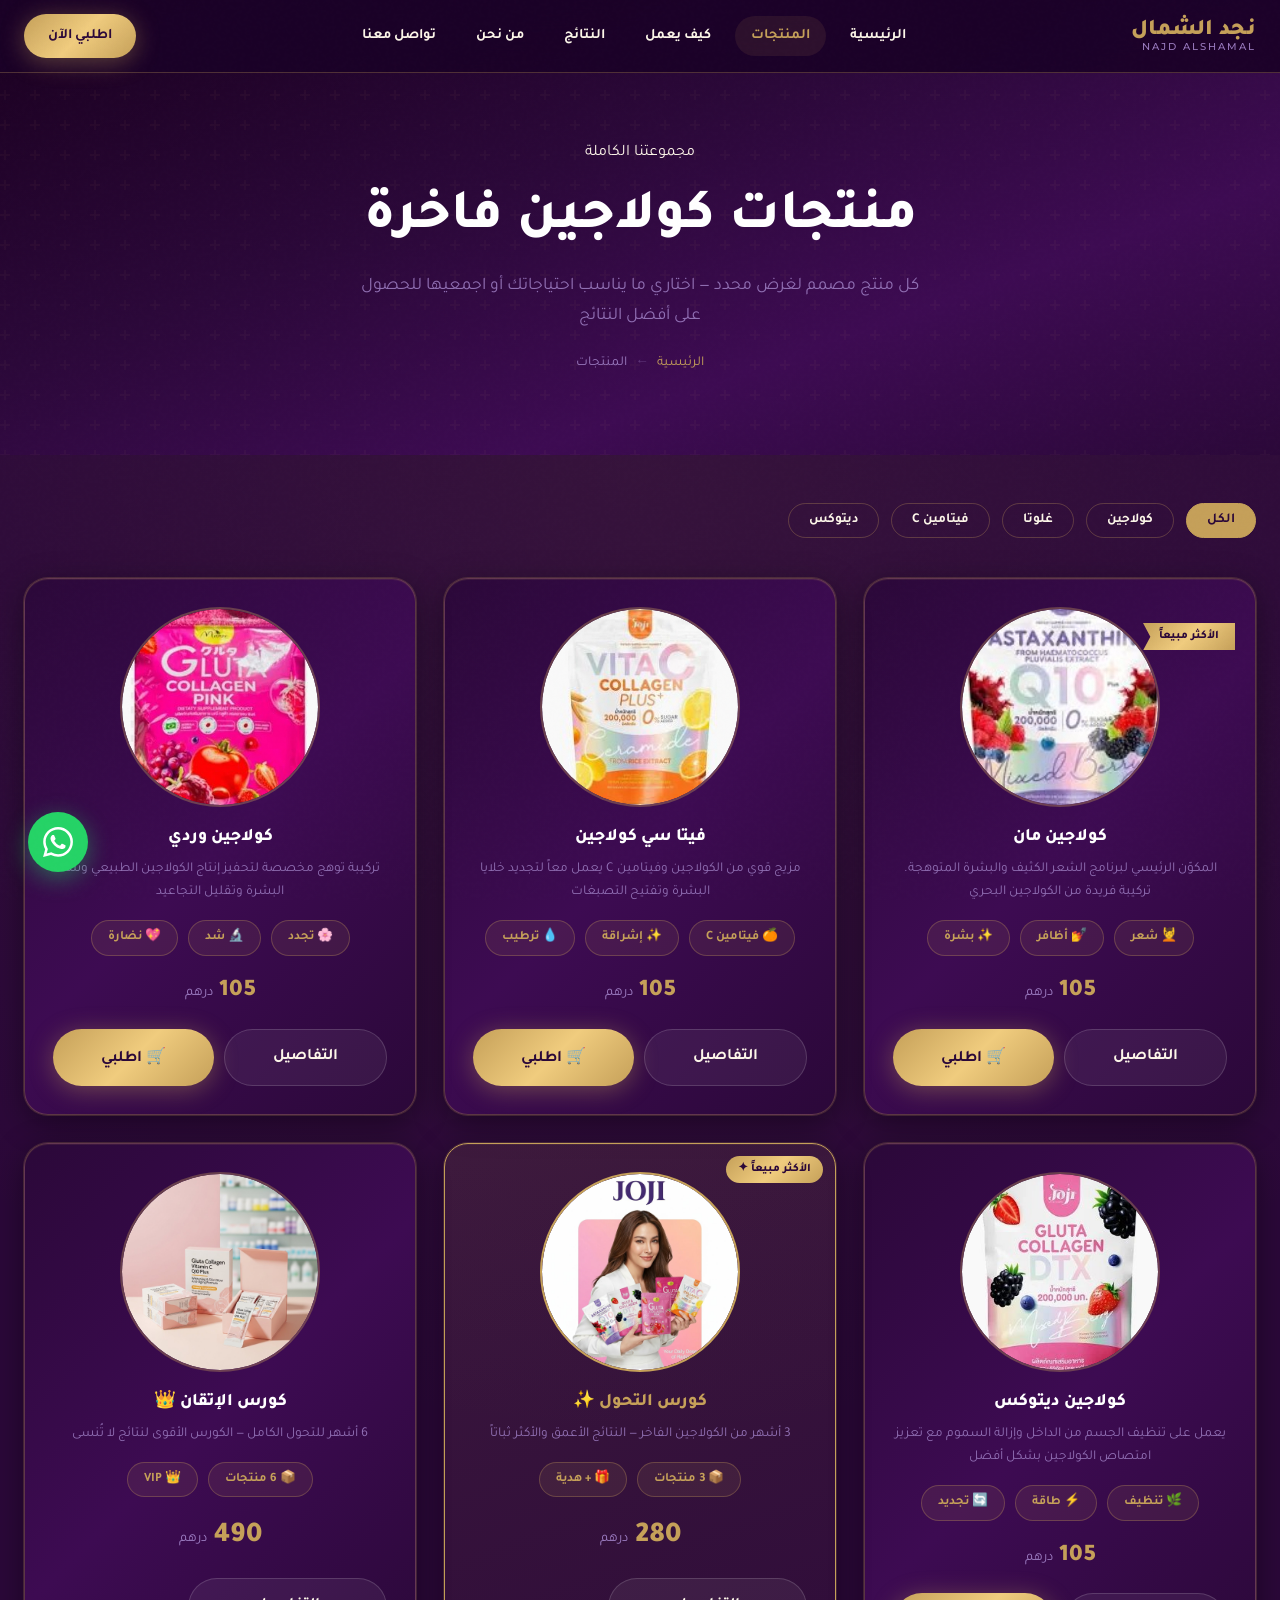
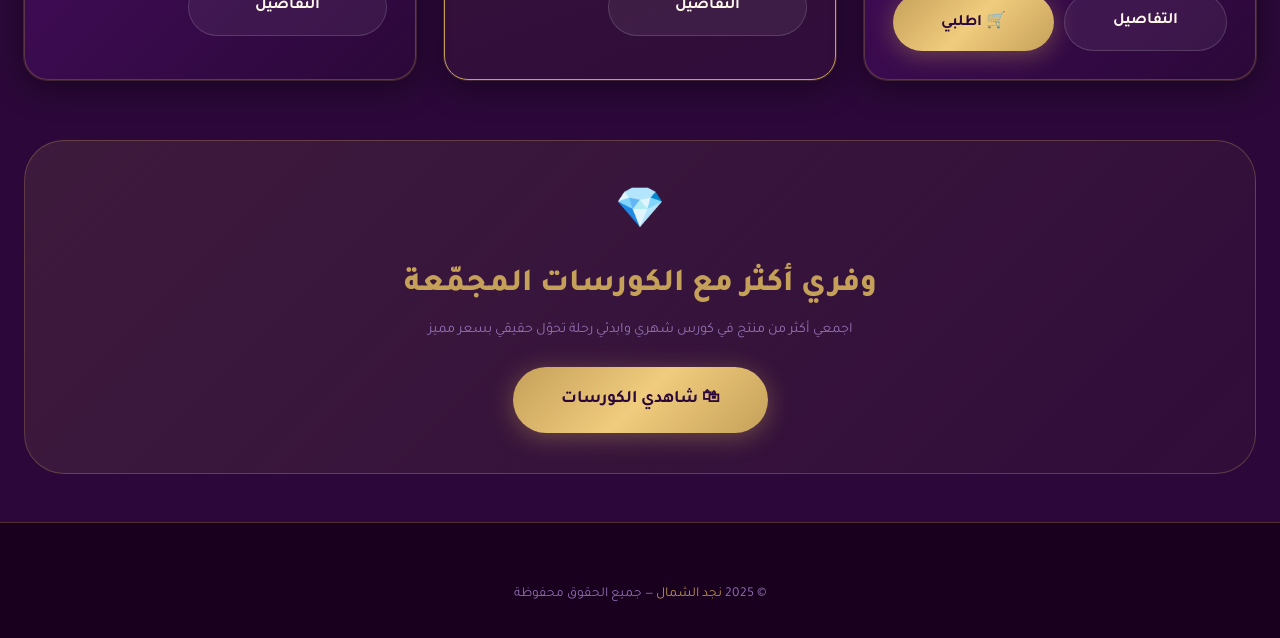
==== products.html @ bbb2923e "Add files via upload" ====
<!DOCTYPE html>
<html lang="ar" dir="rtl">
<head>
  <meta charset="UTF-8">
  <meta name="viewport" content="width=device-width, initial-scale=1.0">
  <meta name="description" content="تشكيلة كاملة من منتجات كولاجين نجد الشمال الفاخرة">
  <title>المنتجات | نجد الشمال</title>
  <link rel="icon" href="favicon.ico">
  <link rel="stylesheet" href="style.css">
  <link rel="stylesheet" href="najd-style.css">
</head>
<body>

<nav class="navbar"><div class="nav-inner">
  <div class="nav-logo"><span class="ar">نجد الشمال</span><span class="en">NAJD ALSHAMAL</span></div>
  <div class="nav-links">
    <a href="index.html">الرئيسية</a>
    <a href="products.html" class="active">المنتجات</a>
    <a href="how-it-works.html">كيف يعمل</a>
    <a href="results.html">النتائج</a>
    <a href="about.html">من نحن</a>
    <a href="contact.html">تواصل معنا</a>
  </div>
  <div class="nav-cta"><a href="products.html" class="btn btn-gold btn-sm">اطلبي الآن</a></div>
  <button class="nav-hamburger"><span></span><span></span><span></span></button>
</div></nav>
<div class="mobile-menu">
  <span class="mobile-close">✕</span>
  <a href="index.html">الرئيسية</a><a href="products.html">المنتجات</a>
  <a href="how-it-works.html">كيف يعمل</a><a href="results.html">النتائج</a>
  <a href="about.html">من نحن</a><a href="contact.html">تواصل معنا</a>
</div>

<!-- Page Hero -->
<section class="page-hero">
  <div class="container">
    <div data-aos>
      <span class="eyebrow" style="display:inline-block;margin-bottom:16px">مجموعتنا الكاملة</span>
      <h1>منتجات كولاجين فاخرة</h1>
      <p>كل منتج مصمم لغرض محدد — اختاري ما يناسب احتياجاتك أو اجمعيها للحصول على أفضل النتائج</p>
      <div class="breadcrumb">
        <a href="index.html">الرئيسية</a>
        <span class="sep">←</span>
        <span>المنتجات</span>
      </div>
    </div>
  </div>
</section>

<!-- Filter Bar -->
<section class="section-sm bg-overlay">
  <div class="container">
    <div class="filters-bar" data-aos>
      <button class="filter-btn active" data-filter="all">الكل</button>
      <button class="filter-btn" data-filter="collagen">كولاجين</button>
      <button class="filter-btn" data-filter="gluta">غلوتا</button>
      <button class="filter-btn" data-filter="vitac">فيتامين C</button>
      <button class="filter-btn" data-filter="detox">ديتوكس</button>
    </div>

    <!-- Products Grid -->
    <div class="grid-3" id="products-grid">

      <!-- PRODUCT 1: MANE -->
      <div class="product-card glow-card" data-category="collagen" data-aos data-aos-delay="100">
        <div style="position:relative">
          <div class="ribbon">الأكثر مبيعاً</div>
          <div class="product-image-wrap" style="width:200px;height:200px">
            <img src="product-mane.png" alt="كولاجين مان" style="width:100%;height:100%;object-fit:cover;border-radius:50%"
                 onerror="this.parentElement.innerHTML='<div class=\'img-placeholder\' style=\'width:100%;height:100%\'>💊</div>'">
          </div>
        </div>
        <h3>كولاجين مان</h3>
        <p class="product-desc">المكوّن الرئيسي لبرنامج الشعر الكثيف والبشرة المتوهجة. تركيبة فريدة من الكولاجين البحري</p>
        <div class="benefit-pills" style="justify-content:center;margin-bottom:16px">
          <span class="pill">💆 شعر</span>
          <span class="pill">💅 أظافر</span>
          <span class="pill">✨ بشرة</span>
        </div>
        <div class="product-price">105 <span>درهم</span></div>
        <div style="display:flex;gap:10px">
          <a href="product-details.html?p=mane" class="btn btn-ghost" style="flex:1">التفاصيل</a>
          <button class="btn btn-gold" style="flex:1" data-shopify-product="mane" data-wa-text="كولاجين مان">🛒 اطلبي</button>
        </div>
      </div>

      <!-- PRODUCT 2: VITA C -->
      <div class="product-card glow-card" data-category="vitac" data-aos data-aos-delay="200">
        <div class="product-image-wrap" style="width:200px;height:200px">
          <img src="product-vitac.png" alt="فيتا سي كولاجين" style="width:100%;height:100%;object-fit:cover;border-radius:50%"
               onerror="this.parentElement.innerHTML='<div class=\'img-placeholder\' style=\'width:100%;height:100%\'>🍊</div>'">
        </div>
        <h3>فيتا سي كولاجين</h3>
        <p class="product-desc">مزيج قوي من الكولاجين وفيتامين C يعمل معاً لتجديد خلايا البشرة وتفتيح التصبغات</p>
        <div class="benefit-pills" style="justify-content:center;margin-bottom:16px">
          <span class="pill">🍊 فيتامين C</span>
          <span class="pill">✨ إشراقة</span>
          <span class="pill">💧 ترطيب</span>
        </div>
        <div class="product-price">105 <span>درهم</span></div>
        <div style="display:flex;gap:10px">
          <a href="product-details.html?p=vitac" class="btn btn-ghost" style="flex:1">التفاصيل</a>
          <button class="btn btn-gold" style="flex:1" data-shopify-product="vitac" data-wa-text="فيتا سي كولاجين">🛒 اطلبي</button>
        </div>
      </div>

      <!-- PRODUCT 3: PINK -->
      <div class="product-card glow-card" data-category="collagen" data-aos data-aos-delay="300">
        <div class="product-image-wrap" style="width:200px;height:200px">
          <img src="product-pink.png" alt="كولاجين وردي" style="width:100%;height:100%;object-fit:cover;border-radius:50%"
               onerror="this.parentElement.innerHTML='<div class=\'img-placeholder\' style=\'width:100%;height:100%\'>🌸</div>'">
        </div>
        <h3>كولاجين وردي</h3>
        <p class="product-desc">تركيبة توهج مخصصة لتحفيز إنتاج الكولاجين الطبيعي وشد البشرة وتقليل التجاعيد</p>
        <div class="benefit-pills" style="justify-content:center;margin-bottom:16px">
          <span class="pill">🌸 تجدد</span>
          <span class="pill">🔬 شد</span>
          <span class="pill">💖 نضارة</span>
        </div>
        <div class="product-price">105 <span>درهم</span></div>
        <div style="display:flex;gap:10px">
          <a href="product-details.html?p=pink" class="btn btn-ghost" style="flex:1">التفاصيل</a>
          <button class="btn btn-gold" style="flex:1" data-shopify-product="pink" data-wa-text="كولاجين وردي">🛒 اطلبي</button>
        </div>
      </div>

      <!-- PRODUCT 4: DTX -->
      <div class="product-card glow-card" data-category="detox" data-aos data-aos-delay="400">
        <div class="product-image-wrap" style="width:200px;height:200px">
          <img src="product-dtx.png" alt="كولاجين ديتوكس" style="width:100%;height:100%;object-fit:cover;border-radius:50%"
               onerror="this.parentElement.innerHTML='<div class=\'img-placeholder\' style=\'width:100%;height:100%\'>🌿</div>'">
        </div>
        <h3>كولاجين ديتوكس</h3>
        <p class="product-desc">يعمل على تنظيف الجسم من الداخل وإزالة السموم مع تعزيز امتصاص الكولاجين بشكل أفضل</p>
        <div class="benefit-pills" style="justify-content:center;margin-bottom:16px">
          <span class="pill">🌿 تنظيف</span>
          <span class="pill">⚡ طاقة</span>
          <span class="pill">🔄 تجديد</span>
        </div>
        <div class="product-price">105 <span>درهم</span></div>
        <div style="display:flex;gap:10px">
          <a href="product-details.html?p=dtx" class="btn btn-ghost" style="flex:1">التفاصيل</a>
          <button class="btn btn-gold" style="flex:1" data-shopify-product="dtx" data-wa-text="كولاجين ديتوكس">🛒 اطلبي</button>
        </div>
      </div>

      <!-- PRODUCT 5: WHISK DTX -->
      <!-- COURSE 2: 3 MONTHS -->
      <div class="product-card glow-card" data-category="collagen" data-aos data-aos-delay="100"
           style="background:linear-gradient(160deg,rgba(197,160,89,0.1),rgba(197,160,89,0.03));border-color:var(--gold);position:relative">
        <div style="position:absolute;top:12px;right:12px;background:var(--gradient-gold);color:var(--purple-deep);font-size:0.72rem;font-weight:800;padding:4px 12px;border-radius:9999px">الأكثر مبيعاً ✦</div>
        <div class="product-image-wrap" style="width:200px;height:200px;border-color:var(--gold)">
          <img src="all_of_them_in_pictures.png" alt="كورس التحول 3 أشهر"
               style="width:100%;height:100%;object-fit:cover;border-radius:50%"
               onerror="this.parentElement.style.background='linear-gradient(135deg,#C5A059,#9A7A3A)';this.style.display='none'">
        </div>
        <h3 style="color:var(--gold)">كورس التحول ✨</h3>
        <p class="product-desc">3 أشهر من الكولاجين الفاخر — النتائج الأعمق والأكثر ثباتاً</p>
        <div class="benefit-pills" style="justify-content:center;margin-bottom:16px">
          <span class="pill">📦 3 منتجات</span>
          <span class="pill">🎁 + هدية</span>
        </div>
        <div class="product-price" style="font-size:1.8rem">280 <span>درهم</span></div>
        <div style="display:flex;gap:10px">
          <a href="index.html#bundles" class="btn btn-ghost" style="flex:1">التفاصيل</a>
          <div id="shopify-products-pg-2" style="flex:1"></div>
        </div>
      </div>

      <!-- COURSE 3: 6 MONTHS -->
      <div class="product-card glow-card" data-category="collagen" data-aos data-aos-delay="200">
        <div class="product-image-wrap" style="width:200px;height:200px">
          <img src="bundle-hero.png" alt="كورس الإتقان 6 أشهر"
               style="width:100%;height:100%;object-fit:cover;border-radius:50%"
               onerror="this.parentElement.style.background='linear-gradient(135deg,#3D0B52,#5A1178)';this.style.display='none'">
        </div>
        <h3>كورس الإتقان 👑</h3>
        <p class="product-desc">6 أشهر للتحول الكامل — الكورس الأقوى لنتائج لا تُنسى</p>
        <div class="benefit-pills" style="justify-content:center;margin-bottom:16px">
          <span class="pill">📦 6 منتجات</span>
          <span class="pill">👑 VIP</span>
        </div>
        <div class="product-price" style="font-size:1.8rem">490 <span>درهم</span></div>
        <div style="display:flex;gap:10px">
          <a href="index.html#bundles" class="btn btn-ghost" style="flex:1">التفاصيل</a>
          <div id="shopify-products-pg-3" style="flex:1"></div>
        </div>
      </div>

    </div>

    <!-- Bundle CTA -->
    <div class="highlight-box text-center" style="margin-top:60px;border-right:none;border:1px solid var(--border-gold);border-radius:var(--radius-xl);padding:40px" data-aos>
      <div style="font-size:2.5rem;margin-bottom:16px">💎</div>
      <h3 style="color:var(--gold);margin-bottom:12px">وفري أكثر مع الكورسات المجمّعة</h3>
      <p style="max-width:500px;margin:0 auto 24px;color:var(--text-light)">
        اجمعي أكثر من منتج في كورس شهري وابدئي رحلة تحوّل حقيقي بسعر مميز
      </p>
      <a href="index.html#bundles" class="btn btn-gold btn-lg">🛍 شاهدي الكورسات</a>
    </div>
  </div>
</section>

<footer class="footer">
  <div class="container">
    <div class="footer-bottom" style="border-top:none;padding-top:0;justify-content:center">
      <p>© 2025 <span class="gold">نجد الشمال</span> — جميع الحقوق محفوظة</p>
    </div>
  </div>
</footer>

<a href="https://wa.me/971505964516?text=مرحبا،+أريد+الاستفسار+عن+منتجات+نجد+الشمال" class="wa-float" target="_blank" rel="noopener">
  <svg viewBox="0 0 24 24"><path d="M17.472 14.382c-.297-.149-1.758-.867-2.03-.967-.273-.099-.471-.148-.67.15-.197.297-.767.966-.94 1.164-.173.199-.347.223-.644.075-.297-.15-1.255-.463-2.39-1.475-.883-.788-1.48-1.761-1.653-2.059-.173-.297-.018-.458.13-.606.134-.133.298-.347.446-.52.149-.174.198-.298.298-.497.099-.198.05-.371-.025-.52-.075-.149-.669-1.612-.916-2.207-.242-.579-.487-.5-.669-.51-.173-.008-.371-.01-.57-.01-.198 0-.52.074-.792.372-.272.297-1.04 1.016-1.04 2.479 0 1.462 1.065 2.875 1.213 3.074.149.198 2.096 3.2 5.077 4.487.709.306 1.262.489 1.694.625.712.227 1.36.195 1.871.118.571-.085 1.758-.719 2.006-1.413.248-.694.248-1.289.173-1.413-.074-.124-.272-.198-.57-.347m-5.421 7.403h-.004a9.87 9.87 0 01-5.031-1.378l-.361-.214-3.741.982.998-3.648-.235-.374a9.86 9.86 0 01-1.51-5.26c.001-5.45 4.436-9.884 9.888-9.884 2.64 0 5.122 1.03 6.988 2.898a9.825 9.825 0 012.893 6.994c-.003 5.45-4.437 9.884-9.885 9.884m8.413-18.297A11.815 11.815 0 0012.05 0C5.495 0 .16 5.335.157 11.892c0 2.096.547 4.142 1.588 5.945L.057 24l6.305-1.654a11.882 11.882 0 005.683 1.448h.005c6.554 0 11.89-5.335 11.893-11.893a11.821 11.821 0 00-3.48-8.413Z"/></svg>
</a>
<button class="scroll-top">↑</button>

<script src="main.js"></script>
<script type="text/javascript">
(function() {
  var scriptURL = 'https://sdks.shopifycdn.com/buy-button/latest/buy-button-storefront.min.js';
  var DOMAIN = 'nex5vs-wz.myshopify.com';
  var TOKEN  = 'c54d1df28aa4062347801ede4d6c6875';
  var BTN = {
    "font-family":"Tajawal,sans-serif","font-weight":"800","font-size":"0.9rem",
    "background-color":"#C5A059","color":"#2B0839","border-radius":"9999px",
    "width":"100%","padding-top":"12px","padding-bottom":"12px",
    ":hover":{"background-color":"#D4B472"},":focus":{"background-color":"#D4B472"}
  };
  var COURSES = [
    { id:'7104045908017', node:'shopify-products-pg-2' },
    { id:'7104045875249', node:'shopify-products-pg-3' }
  ];
  function init(ShopifyBuy) {
    var client = ShopifyBuy.buildClient({ domain:DOMAIN, storefrontAccessToken:TOKEN });
    ShopifyBuy.UI.onReady(client).then(function(ui) {
      COURSES.forEach(function(c) {
        var el = document.getElementById(c.node);
        if (!el) return;
        ui.createComponent('product', {
          id: c.id, node: el, moneyFormat: 'Dhs.%20%7B%7Bamount%7D%7D',
          options: {
            product: {
              styles: { button: BTN, title:{display:"none"}, prices:{display:"none"}, imgWrapper:{display:"none"}, description:{display:"none"} },
              contents: { img:false, title:false, price:false, description:false, button:true },
              buttonDestination: 'checkout',
              text: { button: '🛒 اشتري' }
            },
            cart: { styles:{ button:BTN }, text:{ total:'Subtotal', button:'Checkout' } },
            toggle: { styles:{ toggle:{"background-color":"#2B0839","font-family":"Tajawal,sans-serif",":hover":{"background-color":"#3D0B52"}} } }
          }
        });
      });
    });
  }
  if (window.ShopifyBuy && window.ShopifyBuy.UI) { init(window.ShopifyBuy); }
  else {
    var s = document.createElement('script'); s.src = scriptURL; s.async = true;
    s.onload = function() { init(window.ShopifyBuy); };
    document.head.appendChild(s);
  }
})();
</script>
<script src="shopify-buy.js"></script>
<script>
// Filter functionality
document.querySelectorAll('.filter-btn').forEach(btn => {
  btn.addEventListener('click', () => {
    document.querySelectorAll('.filter-btn').forEach(b => b.classList.remove('active'));
    btn.classList.add('active');
    const filter = btn.dataset.filter;
    document.querySelectorAll('#products-grid .product-card').forEach(card => {
      if (filter === 'all' || card.dataset.category === filter) {
        card.style.display = '';
      } else {
        card.style.display = 'none';
      }
    });
  });
});
</script>
</body>
</html>
---- style.css ----
/* ============================================================
   NAJD ALSHAMAL - Global Stylesheet
   Deep Purple (#2B0839) & Gold (#C5A059) Luxury Design
   RTL Arabic + LTR English Support
   ============================================================ */

@import url('https://fonts.googleapis.com/css2?family=Tajawal:wght@300;400;500;700;800;900&family=Noto+Kufi+Arabic:wght@300;400;600;700;900&family=Montserrat:wght@300;400;500;600;700;800&display=swap');

/* ── CSS Variables ── */
:root {
  --purple-deep:   #2B0839;
  --purple-mid:    #3D0B52;
  --purple-light:  #5A1178;
  --gold:          #C5A059;
  --gold-light:    #D4B472;
  --gold-bright:   #F0CC7E;
  --gold-dark:     #9A7A3A;
  --cream:         #FDF6E9;
  --cream-dark:    #F5EDD8;
  --white:         #FFFFFF;
  --text-dark:     #1A001F;
  --text-mid:      #4A2060;
  --text-light:    #9A7ABF;
  --border-gold:   rgba(197,160,89,0.3);
  --border-purple: rgba(43,8,57,0.15);
  --shadow-gold:   0 8px 32px rgba(197,160,89,0.25);
  --shadow-purple: 0 8px 32px rgba(43,8,57,0.35);
  --gradient-main: linear-gradient(135deg, #2B0839 0%, #3D0B52 50%, #2B0839 100%);
  --gradient-gold: linear-gradient(135deg, #C5A059 0%, #F0CC7E 50%, #C5A059 100%);
  --gradient-hero: linear-gradient(160deg, #1A001F 0%, #2B0839 40%, #3D0B52 70%, #2B0839 100%);
  --font-ar:       'Tajawal', 'Noto Kufi Arabic', sans-serif;
  --font-en:       'Montserrat', sans-serif;
  --radius-sm:     8px;
  --radius-md:     16px;
  --radius-lg:     24px;
  --radius-xl:     40px;
  --radius-full:   9999px;
  --transition:    0.35s cubic-bezier(0.4,0,0.2,1);
}

/* ── Reset ── */
*, *::before, *::after { box-sizing: border-box; margin: 0; padding: 0; }
html { scroll-behavior: smooth; font-size: 16px; }
body {
  font-family: var(--font-ar);
  background: var(--purple-deep);
  color: var(--cream);
  direction: rtl;
  overflow-x: hidden;
  line-height: 1.7;
}
img { max-width: 100%; height: auto; display: block; }
a { text-decoration: none; color: inherit; }
ul { list-style: none; }
button { cursor: pointer; border: none; background: none; font-family: inherit; }

/* ── Typography ── */
h1, h2, h3, h4, h5 { font-family: var(--font-ar); font-weight: 800; line-height: 1.3; }
h1 { font-size: clamp(2rem, 5vw, 3.5rem); }
h2 { font-size: clamp(1.6rem, 4vw, 2.8rem); }
h3 { font-size: clamp(1.2rem, 3vw, 2rem); }
h4 { font-size: clamp(1rem, 2vw, 1.4rem); }
p  { font-size: clamp(0.95rem, 1.5vw, 1.1rem); opacity: 0.9; }

/* ── Layout Utilities ── */
.container        { max-width: 1280px; margin: 0 auto; padding: 0 24px; }
.section          { padding: 80px 0; }
.section-sm       { padding: 48px 0; }
.text-center      { text-align: center; }
.text-gold        { color: var(--gold); }
.text-white       { color: var(--white); }
.text-cream       { color: var(--cream); }
.flex             { display: flex; }
.flex-center      { display: flex; align-items: center; justify-content: center; }
.flex-between     { display: flex; align-items: center; justify-content: space-between; }
.grid-2           { display: grid; grid-template-columns: 1fr 1fr; gap: 32px; }
.grid-3           { display: grid; grid-template-columns: repeat(3,1fr); gap: 28px; }
.grid-4           { display: grid; grid-template-columns: repeat(4,1fr); gap: 24px; }
.gap-sm           { gap: 12px; }
.gap-md           { gap: 24px; }
.gap-lg           { gap: 40px; }
.mt-sm            { margin-top: 16px; }
.mt-md            { margin-top: 32px; }
.mt-lg            { margin-top: 56px; }
.mb-sm            { margin-bottom: 16px; }
.mb-md            { margin-bottom: 32px; }
.hidden           { display: none !important; }

/* ── Section Headers ── */
.section-header {
  text-align: center;
  margin-bottom: 56px;
}
.section-header .eyebrow {
  display: inline-block;
  font-size: 0.8rem;
  font-weight: 700;
  letter-spacing: 3px;
  text-transform: uppercase;
  color: var(--gold);
  background: rgba(197,160,89,0.12);
  border: 1px solid var(--border-gold);
  padding: 6px 20px;
  border-radius: var(--radius-full);
  margin-bottom: 16px;
}
.section-header h2 { color: var(--white); margin-bottom: 16px; }
.section-header p  { color: var(--text-light); max-width: 600px; margin: 0 auto; }
.gold-divider {
  width: 80px; height: 3px;
  background: var(--gradient-gold);
  border-radius: var(--radius-full);
  margin: 20px auto 0;
}

/* ── Buttons ── */
.btn {
  display: inline-flex;
  align-items: center;
  justify-content: center;
  gap: 10px;
  padding: 14px 36px;
  border-radius: var(--radius-full);
  font-family: var(--font-ar);
  font-size: 1rem;
  font-weight: 700;
  transition: var(--transition);
  position: relative;
  overflow: hidden;
  white-space: nowrap;
  cursor: pointer;
}
.btn::before {
  content: '';
  position: absolute;
  inset: 0;
  background: rgba(255,255,255,0);
  transition: background var(--transition);
}
.btn:hover::before { background: rgba(255,255,255,0.08); }

.btn-gold {
  background: var(--gradient-gold);
  color: var(--purple-deep);
  box-shadow: 0 4px 24px rgba(197,160,89,0.4);
}
.btn-gold:hover {
  transform: translateY(-2px);
  box-shadow: 0 8px 32px rgba(197,160,89,0.55);
}
.btn-gold:active { transform: translateY(0); }

.btn-outline {
  background: transparent;
  color: var(--gold);
  border: 2px solid var(--gold);
}
.btn-outline:hover {
  background: rgba(197,160,89,0.1);
  transform: translateY(-2px);
}

.btn-ghost {
  background: rgba(255,255,255,0.06);
  color: var(--cream);
  border: 1px solid rgba(255,255,255,0.15);
}
.btn-ghost:hover {
  background: rgba(255,255,255,0.12);
  transform: translateY(-2px);
}

.btn-lg { padding: 18px 48px; font-size: 1.1rem; }
.btn-sm { padding: 10px 24px; font-size: 0.9rem; }
.btn-full { width: 100%; }

/* ── Navigation ── */
.navbar {
  position: fixed;
  top: 0; left: 0; right: 0;
  z-index: 1000;
  background: rgba(27,0,40,0.92);
  backdrop-filter: blur(20px);
  border-bottom: 1px solid var(--border-gold);
  transition: var(--transition);
}
.navbar.scrolled {
  background: rgba(27,0,40,0.98);
  box-shadow: 0 4px 32px rgba(0,0,0,0.4);
}
.nav-inner {
  display: flex;
  align-items: center;
  justify-content: space-between;
  height: 72px;
  padding: 0 24px;
  max-width: 1280px;
  margin: 0 auto;
}
.nav-logo {
  display: flex;
  flex-direction: column;
  line-height: 1;
}
.nav-logo .ar { font-size: 1.4rem; font-weight: 900; color: var(--gold); }
.nav-logo .en { font-size: 0.65rem; font-weight: 500; color: var(--text-light); letter-spacing: 2px; text-transform: uppercase; font-family: var(--font-en); }
.nav-links {
  display: flex;
  align-items: center;
  gap: 8px;
}
.nav-links a {
  padding: 8px 16px;
  font-size: 0.9rem;
  font-weight: 600;
  color: var(--cream);
  border-radius: var(--radius-full);
  transition: var(--transition);
}
.nav-links a:hover,
.nav-links a.active { color: var(--gold); background: rgba(197,160,89,0.1); }
.nav-cta { display: flex; align-items: center; gap: 12px; }
.nav-hamburger {
  display: none;
  flex-direction: column;
  gap: 5px;
  padding: 8px;
  cursor: pointer;
}
.nav-hamburger span {
  display: block;
  width: 24px; height: 2px;
  background: var(--gold);
  border-radius: 2px;
  transition: var(--transition);
}

/* ── Mobile Menu ── */
.mobile-menu {
  display: none;
  position: fixed;
  inset: 0;
  z-index: 999;
  background: var(--purple-deep);
  flex-direction: column;
  align-items: center;
  justify-content: center;
  gap: 24px;
  padding: 32px;
}
.mobile-menu.open { display: flex; }
.mobile-menu a {
  font-size: 1.3rem;
  font-weight: 700;
  color: var(--cream);
  padding: 12px 32px;
  border-radius: var(--radius-md);
  border: 1px solid transparent;
  transition: var(--transition);
  width: 100%;
  text-align: center;
}
.mobile-menu a:hover { color: var(--gold); border-color: var(--border-gold); }
.mobile-close {
  position: absolute;
  top: 24px;
  left: 24px;
  font-size: 2rem;
  color: var(--gold);
  cursor: pointer;
  padding: 8px;
}

/* ── Hero ── */
.hero {
  min-height: 100vh;
  background: var(--gradient-hero);
  position: relative;
  display: flex;
  align-items: center;
  overflow: hidden;
  padding-top: 72px;
}
.hero::before {
  content: '';
  position: absolute;
  inset: 0;
  background: url("data:image/svg+xml,%3Csvg width='60' height='60' viewBox='0 0 60 60' xmlns='http://www.w3.org/2000/svg'%3E%3Cg fill='none' fill-rule='evenodd'%3E%3Cg fill='%23C5A059' fill-opacity='0.04'%3E%3Cpath d='M36 34v-4h-2v4h-4v2h4v4h2v-4h4v-2h-4zm0-30V0h-2v4h-4v2h4v4h2V6h4V4h-4zM6 34v-4H4v4H0v2h4v4h2v-4h4v-2H6zM6 4V0H4v4H0v2h4v4h2V6h4V4H6z'/%3E%3C/g%3E%3C/g%3E%3C/svg%3E");
}
.hero-orb {
  position: absolute;
  border-radius: 50%;
  filter: blur(80px);
  pointer-events: none;
}
.hero-orb-1 {
  width: 500px; height: 500px;
  background: radial-gradient(circle, rgba(197,160,89,0.15) 0%, transparent 70%);
  top: -100px; right: -100px;
}
.hero-orb-2 {
  width: 400px; height: 400px;
  background: radial-gradient(circle, rgba(90,17,120,0.4) 0%, transparent 70%);
  bottom: -50px; left: -50px;
}
.hero-content {
  position: relative;
  z-index: 2;
  width: 100%;
}
.hero-inner {
  display: grid;
  grid-template-columns: 1fr 1fr;
  gap: 60px;
  align-items: center;
  min-height: calc(100vh - 72px);
  padding: 60px 24px;
  max-width: 1280px;
  margin: 0 auto;
}
.hero-text { padding-right: 20px; }
.hero-badge {
  display: inline-flex;
  align-items: center;
  gap: 8px;
  background: rgba(197,160,89,0.15);
  border: 1px solid var(--border-gold);
  color: var(--gold);
  font-size: 0.8rem;
  font-weight: 700;
  padding: 8px 20px;
  border-radius: var(--radius-full);
  margin-bottom: 24px;
  letter-spacing: 1px;
}
.hero-title {
  font-size: clamp(2.2rem, 5vw, 4rem);
  line-height: 1.2;
  margin-bottom: 20px;
  color: var(--white);
}
.hero-title .highlight {
  color: var(--gold);
  position: relative;
}
.hero-subtitle {
  font-size: clamp(1rem, 2vw, 1.2rem);
  color: var(--text-light);
  margin-bottom: 32px;
  max-width: 480px;
}
.hero-stats {
  display: flex;
  gap: 32px;
  margin: 32px 0;
}
.hero-stat { text-align: center; }
.hero-stat .num {
  display: block;
  font-size: 2rem;
  font-weight: 900;
  color: var(--gold);
  line-height: 1;
}
.hero-stat .label { font-size: 0.8rem; color: var(--text-light); margin-top: 4px; }
.hero-cta { display: flex; gap: 16px; flex-wrap: wrap; align-items: center; }
.hero-image-wrap {
  position: relative;
  display: flex;
  align-items: center;
  justify-content: center;
}
.hero-image-bg {
  position: absolute;
  width: 90%;
  height: 90%;
  background: radial-gradient(circle, rgba(197,160,89,0.12) 0%, transparent 70%);
  border-radius: 50%;
}
.hero-img {
  position: relative;
  z-index: 2;
  max-height: 560px;
  object-fit: contain;
  filter: drop-shadow(0 20px 60px rgba(197,160,89,0.2));
  animation: heroFloat 6s ease-in-out infinite;
}
@keyframes heroFloat {
  0%, 100% { transform: translateY(0); }
  50%       { transform: translateY(-16px); }
}
.hero-float-badge {
  position: absolute;
  background: var(--gradient-gold);
  color: var(--purple-deep);
  font-weight: 800;
  font-size: 0.85rem;
  padding: 10px 18px;
  border-radius: var(--radius-md);
  box-shadow: var(--shadow-gold);
  z-index: 3;
  white-space: nowrap;
}
.hero-float-badge.top-left  { top: 10%; right: -20px; }
.hero-float-badge.bot-right { bottom: 15%; left: -20px; }

/* ── Trust Bar ── */
.trust-bar {
  background: rgba(197,160,89,0.08);
  border-top: 1px solid var(--border-gold);
  border-bottom: 1px solid var(--border-gold);
  padding: 20px 0;
}
.trust-bar-inner {
  max-width: 1280px;
  margin: 0 auto;
  padding: 0 24px;
  display: flex;
  align-items: center;
  justify-content: space-around;
  flex-wrap: wrap;
  gap: 24px;
}
.trust-item {
  display: flex;
  align-items: center;
  gap: 10px;
  color: var(--gold);
  font-size: 0.9rem;
  font-weight: 600;
}
.trust-item .icon { font-size: 1.3rem; }

/* ── Cards ── */
.card {
  background: rgba(255,255,255,0.04);
  border: 1px solid var(--border-gold);
  border-radius: var(--radius-lg);
  padding: 32px;
  transition: var(--transition);
  position: relative;
  overflow: hidden;
}
.card::before {
  content: '';
  position: absolute;
  top: 0; left: 0; right: 0;
  height: 2px;
  background: var(--gradient-gold);
  transform: scaleX(0);
  transform-origin: right;
  transition: transform var(--transition);
}
.card:hover { transform: translateY(-6px); border-color: var(--gold); box-shadow: var(--shadow-gold); }
.card:hover::before { transform: scaleX(1); }

/* ── Product Cards ── */
.product-card {
  background: var(--gradient-main);
  border: 1px solid var(--border-gold);
  border-radius: var(--radius-lg);
  padding: 28px;
  transition: var(--transition);
  position: relative;
  overflow: hidden;
}
.product-card:hover { transform: translateY(-8px); box-shadow: var(--shadow-gold); border-color: var(--gold); }
.product-card .product-image-wrap {
  width: 180px; height: 180px;
  border-radius: 50%;
  background: rgba(197,160,89,0.08);
  border: 2px solid var(--border-gold);
  display: flex;
  align-items: center;
  justify-content: center;
  margin: 0 auto 20px;
  overflow: hidden;
  transition: var(--transition);
}
.product-card:hover .product-image-wrap { border-color: var(--gold); box-shadow: 0 0 30px rgba(197,160,89,0.2); }
.product-card .product-image-wrap img { width: 100%; height: 100%; object-fit: cover; }
.product-card h3 { color: var(--white); text-align: center; margin-bottom: 8px; font-size: 1.1rem; }
.product-card .product-desc { color: var(--text-light); font-size: 0.85rem; text-align: center; margin-bottom: 16px; }
.product-card .product-price {
  text-align: center;
  font-size: 1.5rem;
  font-weight: 900;
  color: var(--gold);
  margin-bottom: 16px;
}
.product-card .product-price span { font-size: 0.9rem; color: var(--text-light); font-weight: 400; }

/* ── Package / Bundle Cards ── */
.bundle-card {
  background: rgba(255,255,255,0.03);
  border: 2px solid var(--border-gold);
  border-radius: var(--radius-xl);
  padding: 36px 28px;
  text-align: center;
  transition: var(--transition);
  position: relative;
  overflow: hidden;
}
.bundle-card.featured {
  background: linear-gradient(160deg, rgba(197,160,89,0.1), rgba(197,160,89,0.03));
  border-color: var(--gold);
  transform: scale(1.03);
}
.bundle-card.featured::before {
  content: 'الأكثر مبيعاً';
  position: absolute;
  top: -1px;
  right: 50%;
  transform: translateX(50%);
  background: var(--gradient-gold);
  color: var(--purple-deep);
  font-size: 0.75rem;
  font-weight: 800;
  padding: 6px 24px;
  border-radius: 0 0 var(--radius-md) var(--radius-md);
}
.bundle-card:hover { transform: translateY(-6px); box-shadow: var(--shadow-gold); border-color: var(--gold); }
.bundle-card.featured:hover { transform: scale(1.03) translateY(-6px); }
.bundle-duration {
  font-size: 0.8rem;
  font-weight: 700;
  color: var(--gold);
  letter-spacing: 2px;
  text-transform: uppercase;
  margin-bottom: 8px;
}
.bundle-name { font-size: 1.4rem; font-weight: 900; color: var(--white); margin-bottom: 16px; }
.bundle-img { width: 160px; height: 160px; object-fit: contain; margin: 0 auto 20px; }
.bundle-price-wrap { margin-bottom: 20px; }
.bundle-price {
  font-size: 2.4rem;
  font-weight: 900;
  color: var(--gold);
  line-height: 1;
}
.bundle-price sub { font-size: 1rem; font-weight: 600; vertical-align: super; }
.bundle-price-unit { font-size: 0.85rem; color: var(--text-light); margin-top: 4px; }
.bundle-old-price {
  font-size: 1rem;
  color: var(--text-light);
  text-decoration: line-through;
  margin-bottom: 4px;
}
.bundle-save {
  display: inline-block;
  background: rgba(197,160,89,0.15);
  color: var(--gold);
  font-size: 0.8rem;
  font-weight: 700;
  padding: 4px 14px;
  border-radius: var(--radius-full);
  margin-bottom: 20px;
}
.bundle-features { text-align: right; margin-bottom: 24px; }
.bundle-features li {
  display: flex;
  align-items: center;
  gap: 8px;
  color: var(--cream);
  font-size: 0.9rem;
  padding: 6px 0;
  border-bottom: 1px solid rgba(255,255,255,0.05);
}
.bundle-features li:last-child { border-bottom: none; }
.bundle-features li .check { color: var(--gold); flex-shrink: 0; }

/* ── Comparison Table ── */
.comparison-table {
  width: 100%;
  border-collapse: collapse;
  border-radius: var(--radius-lg);
  overflow: hidden;
}
.comparison-table thead th {
  background: var(--purple-mid);
  padding: 20px 24px;
  font-size: 1rem;
  font-weight: 700;
}
.comparison-table thead th:first-child { background: rgba(255,255,255,0.03); color: var(--text-light); }
.comparison-table thead th.us { color: var(--gold); }
.comparison-table thead th.them { color: var(--text-light); }
.comparison-table tbody tr { border-bottom: 1px solid rgba(255,255,255,0.06); }
.comparison-table tbody tr:last-child { border-bottom: none; }
.comparison-table tbody td {
  padding: 16px 24px;
  font-size: 0.95rem;
  background: rgba(255,255,255,0.02);
}
.comparison-table tbody td:first-child { color: var(--text-light); font-weight: 600; }
.comparison-table .yes { color: #4CAF50; font-size: 1.2rem; text-align: center; }
.comparison-table .no  { color: #F44336; font-size: 1.2rem; text-align: center; }
.comparison-table .partial { color: var(--gold); font-size: 1rem; text-align: center; }

/* ── Results / Before-After ── */
.result-grid { display: grid; grid-template-columns: repeat(auto-fill, minmax(280px, 1fr)); gap: 28px; }
.result-card {
  border-radius: var(--radius-lg);
  overflow: hidden;
  border: 1px solid var(--border-gold);
  background: rgba(255,255,255,0.03);
  transition: var(--transition);
}
.result-card:hover { transform: scale(1.02); box-shadow: var(--shadow-gold); border-color: var(--gold); }
.result-img { width: 100%; aspect-ratio: 1/1; object-fit: cover; }
.result-info { padding: 16px 20px; }
.result-info .name { font-size: 1rem; font-weight: 700; color: var(--white); margin-bottom: 4px; }
.result-info .period { font-size: 0.8rem; color: var(--gold); }
.result-info .comment { font-size: 0.85rem; color: var(--text-light); margin-top: 8px; }

/* ── Testimonials ── */
.testimonial-card {
  background: rgba(255,255,255,0.04);
  border: 1px solid var(--border-gold);
  border-radius: var(--radius-lg);
  padding: 28px;
  transition: var(--transition);
}
.testimonial-card:hover { border-color: var(--gold); transform: translateY(-4px); }
.testimonial-stars { color: var(--gold); font-size: 1.1rem; margin-bottom: 12px; }
.testimonial-text { font-size: 0.95rem; color: var(--cream); margin-bottom: 20px; font-style: italic; }
.testimonial-author { display: flex; align-items: center; gap: 12px; }
.testimonial-avatar {
  width: 44px; height: 44px;
  border-radius: 50%;
  background: var(--gradient-gold);
  display: flex;
  align-items: center;
  justify-content: center;
  font-weight: 900;
  color: var(--purple-deep);
  font-size: 1rem;
  flex-shrink: 0;
}
.testimonial-name { font-weight: 700; color: var(--white); font-size: 0.95rem; }
.testimonial-loc  { font-size: 0.8rem; color: var(--text-light); }

/* ── Steps / How It Works ── */
.step-item {
  display: flex;
  gap: 24px;
  align-items: flex-start;
  padding: 28px;
  background: rgba(255,255,255,0.03);
  border: 1px solid var(--border-gold);
  border-radius: var(--radius-lg);
  transition: var(--transition);
}
.step-item:hover { border-color: var(--gold); transform: translateX(-6px); }
.step-num {
  width: 56px; height: 56px;
  border-radius: 50%;
  background: var(--gradient-gold);
  color: var(--purple-deep);
  display: flex;
  align-items: center;
  justify-content: center;
  font-size: 1.4rem;
  font-weight: 900;
  flex-shrink: 0;
}
.step-content h4 { color: var(--white); margin-bottom: 8px; }
.step-content p  { color: var(--text-light); font-size: 0.9rem; }

/* ── FAQ ── */
.faq-item {
  border: 1px solid var(--border-gold);
  border-radius: var(--radius-md);
  overflow: hidden;
  margin-bottom: 12px;
  transition: var(--transition);
}
.faq-item.open { border-color: var(--gold); }
.faq-question {
  display: flex;
  align-items: center;
  justify-content: space-between;
  padding: 20px 24px;
  background: rgba(255,255,255,0.03);
  cursor: pointer;
  font-weight: 700;
  color: var(--white);
  transition: var(--transition);
}
.faq-question:hover { background: rgba(197,160,89,0.06); }
.faq-question .faq-icon {
  font-size: 1.2rem;
  color: var(--gold);
  transition: transform var(--transition);
}
.faq-item.open .faq-icon { transform: rotate(45deg); }
.faq-answer {
  max-height: 0;
  overflow: hidden;
  transition: max-height 0.4s ease;
  padding: 0 24px;
  color: var(--text-light);
  font-size: 0.95rem;
}
.faq-answer.open { max-height: 300px; padding: 0 24px 20px; }

/* ── Footer ── */
.footer {
  background: var(--text-dark);
  border-top: 1px solid var(--border-gold);
  padding: 60px 0 32px;
}
.footer-grid {
  display: grid;
  grid-template-columns: 1.5fr 1fr 1fr 1fr;
  gap: 40px;
  margin-bottom: 48px;
}
.footer-brand .logo-ar { font-size: 1.8rem; font-weight: 900; color: var(--gold); }
.footer-brand .logo-en { font-size: 0.7rem; color: var(--text-light); letter-spacing: 2px; font-family: var(--font-en); }
.footer-brand p { color: var(--text-light); font-size: 0.9rem; margin-top: 12px; max-width: 280px; }
.footer-col h4 { color: var(--gold); font-size: 0.9rem; font-weight: 700; margin-bottom: 16px; letter-spacing: 1px; }
.footer-col ul li a {
  color: var(--text-light);
  font-size: 0.9rem;
  display: block;
  padding: 5px 0;
  transition: color var(--transition);
}
.footer-col ul li a:hover { color: var(--gold); }
.footer-social { display: flex; gap: 12px; margin-top: 16px; }
.social-btn {
  width: 40px; height: 40px;
  border-radius: 50%;
  border: 1px solid var(--border-gold);
  display: flex;
  align-items: center;
  justify-content: center;
  color: var(--gold);
  font-size: 1rem;
  transition: var(--transition);
}
.social-btn:hover { background: var(--gold); color: var(--purple-deep); border-color: var(--gold); }
.footer-bottom {
  border-top: 1px solid rgba(255,255,255,0.06);
  padding-top: 24px;
  display: flex;
  align-items: center;
  justify-content: space-between;
  flex-wrap: wrap;
  gap: 16px;
}
.footer-bottom p { color: var(--text-light); font-size: 0.85rem; }
.footer-bottom .gold { color: var(--gold); }

/* ── WhatsApp Float ── */
.wa-float {
  position: fixed;
  bottom: 28px;
  left: 28px;
  z-index: 999;
  width: 60px; height: 60px;
  background: #25D366;
  border-radius: 50%;
  display: flex;
  align-items: center;
  justify-content: center;
  box-shadow: 0 6px 24px rgba(37,211,102,0.45);
  transition: var(--transition);
  animation: waPulse 3s ease-in-out infinite;
}
.wa-float:hover { transform: scale(1.1); box-shadow: 0 10px 32px rgba(37,211,102,0.6); }
.wa-float svg { width: 30px; height: 30px; fill: white; }
@keyframes waPulse {
  0%, 100% { box-shadow: 0 6px 24px rgba(37,211,102,0.45), 0 0 0 0 rgba(37,211,102,0.3); }
  50%       { box-shadow: 0 6px 24px rgba(37,211,102,0.45), 0 0 0 14px rgba(37,211,102,0); }
}

/* ── Scroll to Top ── */
.scroll-top {
  position: fixed;
  bottom: 28px;
  right: 28px;
  z-index: 999;
  width: 48px; height: 48px;
  background: var(--gradient-gold);
  border-radius: 50%;
  display: flex;
  align-items: center;
  justify-content: center;
  color: var(--purple-deep);
  font-size: 1.2rem;
  box-shadow: var(--shadow-gold);
  transition: var(--transition);
  opacity: 0;
  pointer-events: none;
}
.scroll-top.visible { opacity: 1; pointer-events: auto; }
.scroll-top:hover { transform: translateY(-4px); }

/* ── Animations ── */
@keyframes fadeInUp {
  from { opacity: 0; transform: translateY(30px); }
  to   { opacity: 1; transform: translateY(0); }
}
@keyframes fadeIn {
  from { opacity: 0; }
  to   { opacity: 1; }
}
@keyframes shimmer {
  0%   { background-position: -200% center; }
  100% { background-position: 200% center; }
}
.animate-fade-up { animation: fadeInUp 0.7s ease forwards; }
.animate-fade    { animation: fadeIn 0.7s ease forwards; }

[data-aos] {
  opacity: 0;
  transform: translateY(24px);
  transition: opacity 0.6s ease, transform 0.6s ease;
}
[data-aos].aos-animate { opacity: 1; transform: translateY(0); }
[data-aos-delay="100"] { transition-delay: 0.1s; }
[data-aos-delay="200"] { transition-delay: 0.2s; }
[data-aos-delay="300"] { transition-delay: 0.3s; }
[data-aos-delay="400"] { transition-delay: 0.4s; }
[data-aos-delay="500"] { transition-delay: 0.5s; }

/* ── Gold shimmer on headings ── */
.shimmer-text {
  background: linear-gradient(90deg, var(--gold) 0%, var(--gold-bright) 30%, var(--gold) 50%, var(--gold-bright) 70%, var(--gold) 100%);
  background-size: 200% auto;
  -webkit-background-clip: text;
  -webkit-text-fill-color: transparent;
  background-clip: text;
  animation: shimmer 4s linear infinite;
}

/* ── Responsive ── */
@media (max-width: 1024px) {
  .grid-4 { grid-template-columns: repeat(2,1fr); }
  .footer-grid { grid-template-columns: 1fr 1fr; }
}
@media (max-width: 768px) {
  .hero-inner { grid-template-columns: 1fr; text-align: center; gap: 40px; }
  .hero-text { padding-right: 0; }
  .hero-stats { justify-content: center; }
  .hero-cta { justify-content: center; }
  .hero-image-wrap { order: -1; }
  .hero-float-badge { display: none; }
  .nav-links { display: none; }
  .nav-cta .btn { display: none; }
  .nav-hamburger { display: flex; }
  .grid-2 { grid-template-columns: 1fr; }
  .grid-3 { grid-template-columns: 1fr; }
  .grid-4 { grid-template-columns: 1fr 1fr; }
  .footer-grid { grid-template-columns: 1fr; gap: 32px; }
  .section { padding: 56px 0; }
  .bundle-card.featured { transform: scale(1); }
  .bundle-card.featured:hover { transform: translateY(-6px); }
}
@media (max-width: 480px) {
  .grid-4 { grid-template-columns: 1fr; }
  .hero-stats { gap: 16px; }
  .trust-bar-inner { justify-content: flex-start; }
}
---- najd-style.css ----
/* ============================================================
   NAJD ALSHAMAL - Premium UI Enhancements (najd-style.css)
   Luxury Overlays, Special Effects, Page-specific Styles
   ============================================================ */

/* ── Noise Texture Overlay ── */
body::after {
  content: '';
  position: fixed;
  inset: 0;
  background-image: url("data:image/svg+xml,%3Csvg viewBox='0 0 256 256' xmlns='http://www.w3.org/2000/svg'%3E%3Cfilter id='noise'%3E%3CfeTurbulence type='fractalNoise' baseFrequency='0.9' numOctaves='4' stitchTiles='stitch'/%3E%3C/filter%3E%3Crect width='100%25' height='100%25' filter='url(%23noise)' opacity='0.04'/%3E%3C/svg%3E");
  pointer-events: none;
  z-index: 9999;
  opacity: 0.3;
}

/* ── Premium Gold Border Glow ── */
.glow-card {
  box-shadow: 0 0 0 1px rgba(197,160,89,0.2), 0 8px 32px rgba(0,0,0,0.4), inset 0 1px 0 rgba(197,160,89,0.1);
}
.glow-card:hover {
  box-shadow: 0 0 0 1px rgba(197,160,89,0.5), 0 16px 48px rgba(0,0,0,0.5), 0 0 60px rgba(197,160,89,0.08), inset 0 1px 0 rgba(197,160,89,0.2);
}

/* ── Luxury Section Backgrounds ── */
.bg-purple-deep  { background: var(--purple-deep); }
.bg-purple-mid   { background: var(--purple-mid); }
.bg-cream        { background: var(--cream); color: var(--text-dark); }
.bg-gradient     { background: var(--gradient-main); }
.bg-dark         { background: #110018; }
.bg-overlay {
  position: relative;
  background: var(--purple-deep);
}
.bg-overlay::before {
  content: '';
  position: absolute;
  inset: 0;
  background: radial-gradient(ellipse 80% 60% at 50% 0%, rgba(197,160,89,0.07), transparent);
  pointer-events: none;
}

/* ── Ornamental Divider ── */
.ornament-divider {
  display: flex;
  align-items: center;
  gap: 16px;
  margin: 48px 0;
}
.ornament-divider::before,
.ornament-divider::after {
  content: '';
  flex: 1;
  height: 1px;
  background: linear-gradient(90deg, transparent, var(--border-gold), transparent);
}
.ornament-divider .ornament-icon {
  color: var(--gold);
  font-size: 1.2rem;
  flex-shrink: 0;
}

/* ── Ribbon Tag ── */
.ribbon {
  position: absolute;
  top: 16px;
  right: -8px;
  background: var(--gradient-gold);
  color: var(--purple-deep);
  font-size: 0.72rem;
  font-weight: 800;
  padding: 4px 16px;
  clip-path: polygon(0 0, 100% 0, 100% 100%, 100% 100%, 0 100%, 8% 50%);
}

/* ── Gold Sparkles ── */
.sparkle {
  position: relative;
  display: inline-block;
}
.sparkle::before,
.sparkle::after {
  content: '✦';
  position: absolute;
  color: var(--gold);
  font-size: 0.7em;
  animation: sparkleAnim 2s ease-in-out infinite;
}
.sparkle::before { top: -6px; right: -10px; }
.sparkle::after  { bottom: -4px; left: -8px; animation-delay: 1s; }
@keyframes sparkleAnim {
  0%, 100% { opacity: 0; transform: scale(0.5) rotate(0); }
  50%       { opacity: 1; transform: scale(1) rotate(180deg); }
}

/* ── Number Counter Animation ── */
.counter-num {
  font-variant-numeric: tabular-nums;
  transition: all 1s ease-out;
}

/* ── Ingredient / Benefit Pills ── */
.benefit-pills { display: flex; flex-wrap: wrap; gap: 10px; }
.pill {
  display: inline-flex;
  align-items: center;
  gap: 6px;
  background: rgba(197,160,89,0.1);
  border: 1px solid var(--border-gold);
  color: var(--gold);
  font-size: 0.8rem;
  font-weight: 600;
  padding: 6px 16px;
  border-radius: var(--radius-full);
  transition: var(--transition);
}
.pill:hover { background: rgba(197,160,89,0.2); }
.pill .pill-icon { font-size: 0.9rem; }

/* ── Rating Stars ── */
.stars { display: inline-flex; gap: 2px; }
.star  { color: var(--gold); font-size: 1rem; }
.star.half { opacity: 0.5; }

/* ── Progress Bar (Ingredients / Results) ── */
.progress-item { margin-bottom: 16px; }
.progress-label {
  display: flex;
  justify-content: space-between;
  font-size: 0.85rem;
  color: var(--cream);
  margin-bottom: 6px;
  font-weight: 600;
}
.progress-track {
  height: 6px;
  background: rgba(255,255,255,0.08);
  border-radius: var(--radius-full);
  overflow: hidden;
}
.progress-fill {
  height: 100%;
  background: var(--gradient-gold);
  border-radius: var(--radius-full);
  width: 0;
  transition: width 1.5s cubic-bezier(0.4, 0, 0.2, 1);
}

/* ── Countdown Timer ── */
.countdown {
  display: flex;
  gap: 16px;
  justify-content: center;
  margin: 24px 0;
}
.countdown-unit { text-align: center; }
.countdown-num {
  display: block;
  width: 70px; height: 70px;
  background: rgba(197,160,89,0.12);
  border: 1px solid var(--border-gold);
  border-radius: var(--radius-md);
  font-size: 1.8rem;
  font-weight: 900;
  color: var(--gold);
  display: flex;
  align-items: center;
  justify-content: center;
}
.countdown-label { font-size: 0.7rem; color: var(--text-light); margin-top: 4px; }

/* ── Highlight Box ── */
.highlight-box {
  background: linear-gradient(135deg, rgba(197,160,89,0.12), rgba(197,160,89,0.04));
  border: 1px solid var(--border-gold);
  border-right: 4px solid var(--gold);
  border-radius: var(--radius-md);
  padding: 20px 24px;
  position: relative;
}
.highlight-box .hb-icon {
  font-size: 1.4rem;
  margin-bottom: 8px;
}
.highlight-box h4 { color: var(--gold); margin-bottom: 6px; }
.highlight-box p  { color: var(--text-light); font-size: 0.9rem; }

/* ── Guarantee Badge ── */
.guarantee-badge {
  display: inline-flex;
  flex-direction: column;
  align-items: center;
  justify-content: center;
  width: 140px; height: 140px;
  border-radius: 50%;
  background: var(--gradient-gold);
  color: var(--purple-deep);
  font-weight: 900;
  text-align: center;
  line-height: 1.2;
  box-shadow: 0 8px 32px rgba(197,160,89,0.4);
  animation: badgePulse 3s ease-in-out infinite;
}
.guarantee-badge .days { font-size: 2.8rem; line-height: 1; }
.guarantee-badge .word { font-size: 0.75rem; letter-spacing: 1px; }
@keyframes badgePulse {
  0%, 100% { box-shadow: 0 8px 32px rgba(197,160,89,0.4), 0 0 0 0 rgba(197,160,89,0.2); }
  50%       { box-shadow: 0 8px 32px rgba(197,160,89,0.4), 0 0 0 16px rgba(197,160,89,0); }
}

/* ── Toast Notifications ── */
.toast {
  position: fixed;
  bottom: 100px;
  right: 24px;
  background: var(--purple-mid);
  border: 1px solid var(--gold);
  color: var(--cream);
  padding: 14px 20px;
  border-radius: var(--radius-md);
  font-size: 0.9rem;
  font-weight: 600;
  box-shadow: var(--shadow-gold);
  z-index: 9998;
  transform: translateX(120%);
  transition: transform 0.4s cubic-bezier(0.4,0,0.2,1);
  display: flex;
  align-items: center;
  gap: 10px;
  max-width: 320px;
}
.toast.show { transform: translateX(0); }
.toast .toast-icon { font-size: 1.2rem; }

/* ── Image Placeholder (until real images load) ── */
.img-placeholder {
  background: linear-gradient(135deg, var(--purple-mid), var(--purple-light));
  display: flex;
  align-items: center;
  justify-content: center;
  color: var(--gold);
  font-size: 2rem;
}

/* ── Products Page Specific ── */
.filters-bar {
  display: flex;
  align-items: center;
  gap: 12px;
  flex-wrap: wrap;
  margin-bottom: 40px;
}
.filter-btn {
  padding: 8px 20px;
  border-radius: var(--radius-full);
  font-size: 0.85rem;
  font-weight: 700;
  border: 1px solid var(--border-gold);
  color: var(--cream);
  background: transparent;
  cursor: pointer;
  transition: var(--transition);
}
.filter-btn.active,
.filter-btn:hover { background: var(--gold); color: var(--purple-deep); border-color: var(--gold); }

/* ── Contact Form ── */
.form-group { margin-bottom: 20px; }
.form-label {
  display: block;
  font-size: 0.85rem;
  font-weight: 700;
  color: var(--cream);
  margin-bottom: 8px;
}
.form-input,
.form-textarea,
.form-select {
  width: 100%;
  background: rgba(255,255,255,0.05);
  border: 1px solid var(--border-gold);
  border-radius: var(--radius-md);
  padding: 14px 18px;
  color: var(--cream);
  font-family: var(--font-ar);
  font-size: 0.95rem;
  outline: none;
  transition: var(--transition);
  direction: rtl;
}
.form-input:focus,
.form-textarea:focus,
.form-select:focus {
  border-color: var(--gold);
  background: rgba(197,160,89,0.06);
  box-shadow: 0 0 0 3px rgba(197,160,89,0.1);
}
.form-input::placeholder,
.form-textarea::placeholder { color: var(--text-light); }
.form-textarea { resize: vertical; min-height: 140px; }
.form-select { appearance: none; cursor: pointer; }
.form-select option { background: var(--purple-mid); color: var(--cream); }

/* ── Page Header (inner pages) ── */
.page-hero {
  padding: 140px 0 80px;
  background: var(--gradient-hero);
  position: relative;
  overflow: hidden;
  text-align: center;
}
.page-hero::before {
  content: '';
  position: absolute;
  inset: 0;
  background: url("data:image/svg+xml,%3Csvg width='60' height='60' viewBox='0 0 60 60' xmlns='http://www.w3.org/2000/svg'%3E%3Cg fill='none' fill-rule='evenodd'%3E%3Cg fill='%23C5A059' fill-opacity='0.04'%3E%3Cpath d='M36 34v-4h-2v4h-4v2h4v4h2v-4h4v-2h-4zm0-30V0h-2v4h-4v2h4v4h2V6h4V4h-4zM6 34v-4H4v4H0v2h4v4h2v-4h4v-2H6zM6 4V0H4v4H0v2h4v4h2V6h4V4H6z'/%3E%3C/g%3E%3C/g%3E%3C/svg%3E");
}
.page-hero h1 { color: var(--white); margin-bottom: 16px; position: relative; }
.page-hero p  { color: var(--text-light); max-width: 560px; margin: 0 auto; position: relative; }
.breadcrumb {
  display: flex;
  align-items: center;
  justify-content: center;
  gap: 8px;
  margin-top: 20px;
  font-size: 0.85rem;
  color: var(--text-light);
  position: relative;
}
.breadcrumb a { color: var(--gold); }
.breadcrumb .sep { opacity: 0.4; }

/* ── About Page ── */
.team-card {
  text-align: center;
  padding: 28px;
  background: rgba(255,255,255,0.03);
  border: 1px solid var(--border-gold);
  border-radius: var(--radius-lg);
  transition: var(--transition);
}
.team-card:hover { border-color: var(--gold); transform: translateY(-6px); }
.team-avatar {
  width: 100px; height: 100px;
  border-radius: 50%;
  background: var(--gradient-gold);
  display: flex;
  align-items: center;
  justify-content: center;
  font-size: 2.4rem;
  margin: 0 auto 16px;
  color: var(--purple-deep);
}
.team-name { color: var(--white); font-weight: 800; margin-bottom: 4px; }
.team-role { color: var(--gold); font-size: 0.85rem; }

/* ── Cookie Banner ── */
.cookie-banner {
  position: fixed;
  bottom: 0; left: 0; right: 0;
  background: rgba(27,0,40,0.97);
  border-top: 1px solid var(--border-gold);
  padding: 20px 32px;
  z-index: 9990;
  display: flex;
  align-items: center;
  justify-content: space-between;
  gap: 20px;
  backdrop-filter: blur(20px);
  transform: translateY(100%);
  transition: transform 0.5s ease;
}
.cookie-banner.show  { transform: translateY(0); }
.cookie-text { font-size: 0.85rem; color: var(--text-light); }
.cookie-text a { color: var(--gold); }
.cookie-btns { display: flex; gap: 12px; flex-shrink: 0; }

/* ── Input Number Stepper ── */
.qty-stepper {
  display: inline-flex;
  align-items: center;
  gap: 0;
  border: 1px solid var(--border-gold);
  border-radius: var(--radius-full);
  overflow: hidden;
  background: rgba(255,255,255,0.04);
}
.qty-btn {
  width: 40px; height: 40px;
  display: flex;
  align-items: center;
  justify-content: center;
  background: transparent;
  border: none;
  color: var(--gold);
  font-size: 1.3rem;
  cursor: pointer;
  transition: var(--transition);
}
.qty-btn:hover { background: rgba(197,160,89,0.15); }
.qty-num {
  width: 48px;
  text-align: center;
  font-weight: 700;
  color: var(--white);
  font-size: 1rem;
}

/* ── Shopify Buy Button Integration ── */
.shopify-btn-wrap {
  margin-top: 4px;
  width: 100%;
}
/* Override Shopify's default container to be full-width */
.shopify-btn-wrap .shopify-buy__product,
.shopify-btn-wrap .shopify-buy-frame--product {
  width: 100% !important;
  max-width: 100% !important;
  margin: 0 !important;
}
.shopify-btn-wrap iframe {
  width: 100% !important;
  max-width: 100% !important;
}
/* Cart toggle bubble — recolor to gold */
.shopify-buy-frame--toggle {
  z-index: 990 !important;
}

/* ── Responsive Premium ── */
@media (max-width: 768px) {
  .countdown-num { width: 56px; height: 56px; font-size: 1.4rem; }
  .guarantee-badge { width: 110px; height: 110px; }
  .guarantee-badge .days { font-size: 2.2rem; }
  .page-hero { padding: 120px 0 60px; }
  .filters-bar { justify-content: center; }
  .cookie-banner { flex-direction: column; text-align: center; }
}
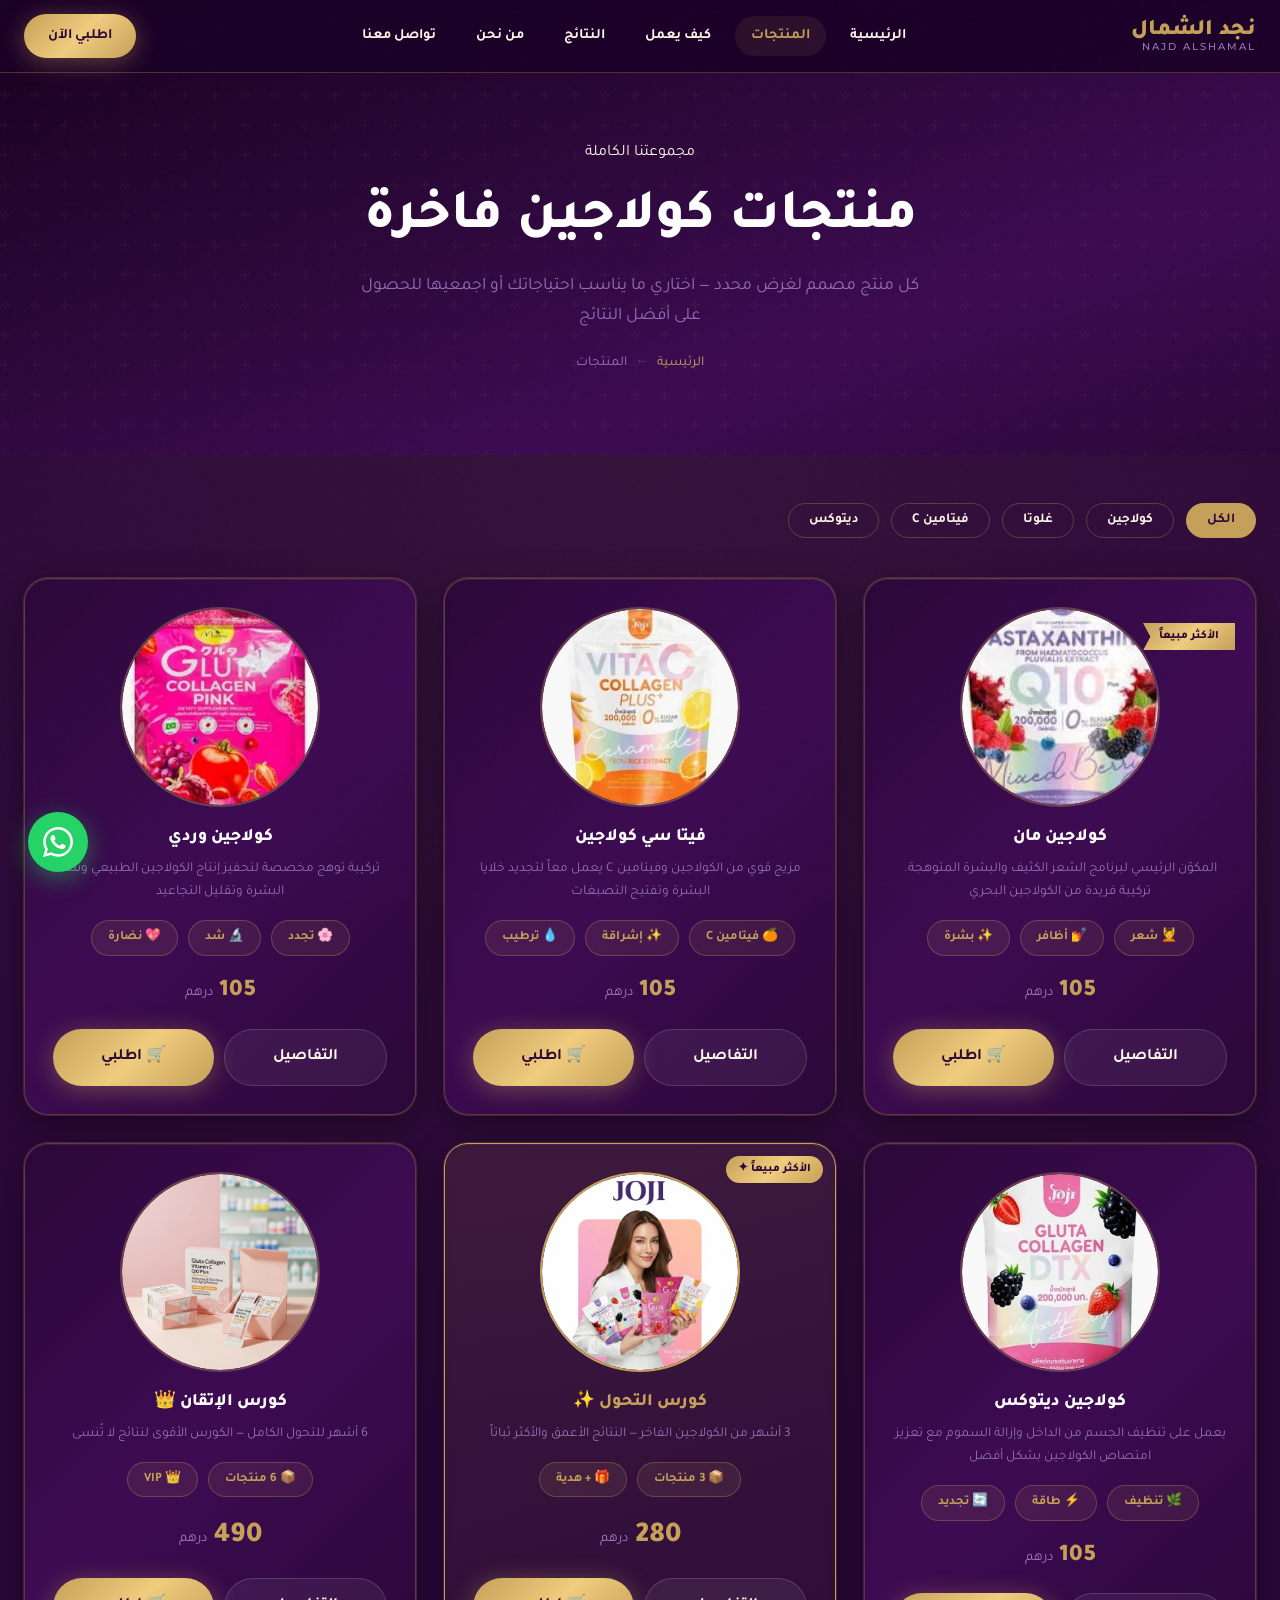
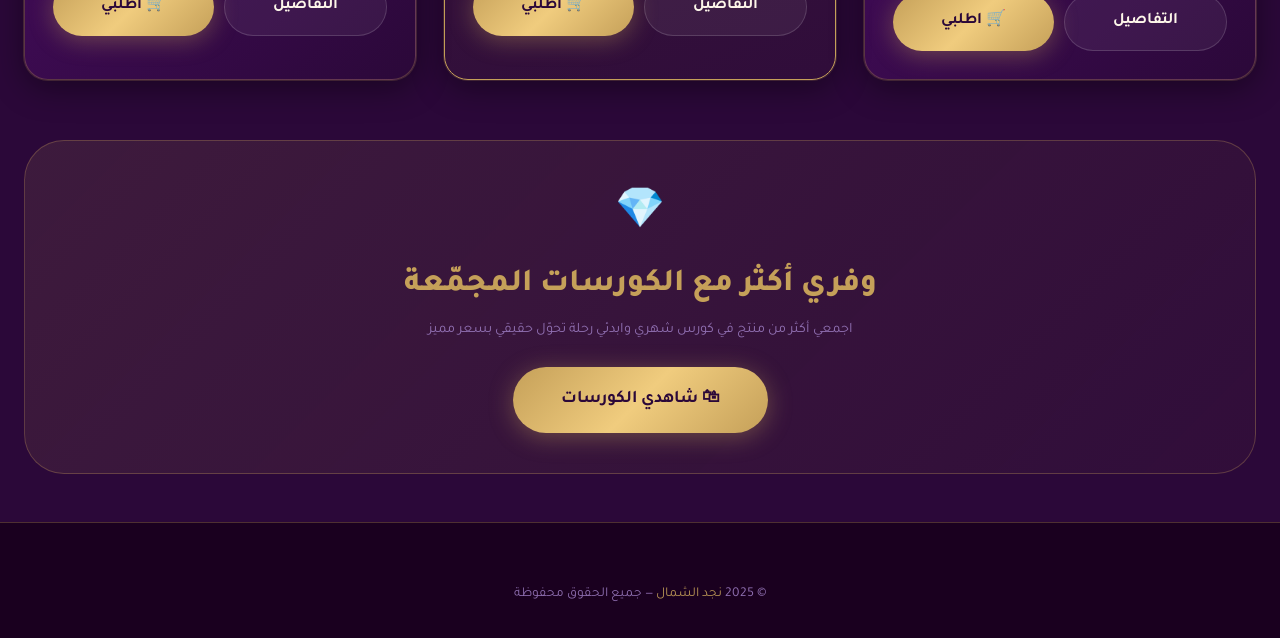
==== commit 07d76e9e: "google forms aded ok" ====
--- a/products.html
+++ b/products.html
@@ -80,7 +80,7 @@
         <div class="product-price">105 <span>درهم</span></div>
         <div style="display:flex;gap:10px">
           <a href="product-details.html?p=mane" class="btn btn-ghost" style="flex:1">التفاصيل</a>
-          <button class="btn btn-gold" style="flex:1" data-shopify-product="mane" data-wa-text="كولاجين مان">🛒 اطلبي</button>
+          <a href="https://forms.gle/BRXiVEtLUQ3EhNFL8" target="_blank" class="btn btn-gold" style="flex:1;display:flex;align-items:center;justify-content:center;text-decoration:none">🛒 اطلبي</a>
         </div>
       </div>
 
@@ -100,7 +100,7 @@
         <div class="product-price">105 <span>درهم</span></div>
         <div style="display:flex;gap:10px">
           <a href="product-details.html?p=vitac" class="btn btn-ghost" style="flex:1">التفاصيل</a>
-          <button class="btn btn-gold" style="flex:1" data-shopify-product="vitac" data-wa-text="فيتا سي كولاجين">🛒 اطلبي</button>
+          <a href="https://forms.gle/BRXiVEtLUQ3EhNFL8" target="_blank" class="btn btn-gold" style="flex:1;display:flex;align-items:center;justify-content:center;text-decoration:none">🛒 اطلبي</a>
         </div>
       </div>
 
@@ -120,7 +120,7 @@
         <div class="product-price">105 <span>درهم</span></div>
         <div style="display:flex;gap:10px">
           <a href="product-details.html?p=pink" class="btn btn-ghost" style="flex:1">التفاصيل</a>
-          <button class="btn btn-gold" style="flex:1" data-shopify-product="pink" data-wa-text="كولاجين وردي">🛒 اطلبي</button>
+          <a href="https://forms.gle/BRXiVEtLUQ3EhNFL8" target="_blank" class="btn btn-gold" style="flex:1;display:flex;align-items:center;justify-content:center;text-decoration:none">🛒 اطلبي</a>
         </div>
       </div>
 
@@ -140,7 +140,7 @@
         <div class="product-price">105 <span>درهم</span></div>
         <div style="display:flex;gap:10px">
           <a href="product-details.html?p=dtx" class="btn btn-ghost" style="flex:1">التفاصيل</a>
-          <button class="btn btn-gold" style="flex:1" data-shopify-product="dtx" data-wa-text="كولاجين ديتوكس">🛒 اطلبي</button>
+          <a href="https://forms.gle/BRXiVEtLUQ3EhNFL8" target="_blank" class="btn btn-gold" style="flex:1;display:flex;align-items:center;justify-content:center;text-decoration:none">🛒 اطلبي</a>
         </div>
       </div>
 
@@ -163,7 +163,7 @@
         <div class="product-price" style="font-size:1.8rem">280 <span>درهم</span></div>
         <div style="display:flex;gap:10px">
           <a href="index.html#bundles" class="btn btn-ghost" style="flex:1">التفاصيل</a>
-          <div id="shopify-products-pg-2" style="flex:1"></div>
+          <a href="https://forms.gle/5cGQ19zr1Gntza368" target="_blank" class="btn btn-gold" style="flex:1;display:flex;align-items:center;justify-content:center;text-decoration:none">🛒 اطلبي</a>
         </div>
       </div>
 
@@ -183,7 +183,7 @@
         <div class="product-price" style="font-size:1.8rem">490 <span>درهم</span></div>
         <div style="display:flex;gap:10px">
           <a href="index.html#bundles" class="btn btn-ghost" style="flex:1">التفاصيل</a>
-          <div id="shopify-products-pg-3" style="flex:1"></div>
+          <a href="https://forms.gle/EWsbDcqkivo8RVp98" target="_blank" class="btn btn-gold" style="flex:1;display:flex;align-items:center;justify-content:center;text-decoration:none">🛒 اطلبي</a>
         </div>
       </div>
 
@@ -215,52 +215,7 @@
 <button class="scroll-top">↑</button>
 
 <script src="main.js"></script>
-<script type="text/javascript">
-(function() {
-  var scriptURL = 'https://sdks.shopifycdn.com/buy-button/latest/buy-button-storefront.min.js';
-  var DOMAIN = 'nex5vs-wz.myshopify.com';
-  var TOKEN  = 'c54d1df28aa4062347801ede4d6c6875';
-  var BTN = {
-    "font-family":"Tajawal,sans-serif","font-weight":"800","font-size":"0.9rem",
-    "background-color":"#C5A059","color":"#2B0839","border-radius":"9999px",
-    "width":"100%","padding-top":"12px","padding-bottom":"12px",
-    ":hover":{"background-color":"#D4B472"},":focus":{"background-color":"#D4B472"}
-  };
-  var COURSES = [
-    { id:'7104045908017', node:'shopify-products-pg-2' },
-    { id:'7104045875249', node:'shopify-products-pg-3' }
-  ];
-  function init(ShopifyBuy) {
-    var client = ShopifyBuy.buildClient({ domain:DOMAIN, storefrontAccessToken:TOKEN });
-    ShopifyBuy.UI.onReady(client).then(function(ui) {
-      COURSES.forEach(function(c) {
-        var el = document.getElementById(c.node);
-        if (!el) return;
-        ui.createComponent('product', {
-          id: c.id, node: el, moneyFormat: 'Dhs.%20%7B%7Bamount%7D%7D',
-          options: {
-            product: {
-              styles: { button: BTN, title:{display:"none"}, prices:{display:"none"}, imgWrapper:{display:"none"}, description:{display:"none"} },
-              contents: { img:false, title:false, price:false, description:false, button:true },
-              buttonDestination: 'checkout',
-              text: { button: '🛒 اشتري' }
-            },
-            cart: { styles:{ button:BTN }, text:{ total:'Subtotal', button:'Checkout' } },
-            toggle: { styles:{ toggle:{"background-color":"#2B0839","font-family":"Tajawal,sans-serif",":hover":{"background-color":"#3D0B52"}} } }
-          }
-        });
-      });
-    });
-  }
-  if (window.ShopifyBuy && window.ShopifyBuy.UI) { init(window.ShopifyBuy); }
-  else {
-    var s = document.createElement('script'); s.src = scriptURL; s.async = true;
-    s.onload = function() { init(window.ShopifyBuy); };
-    document.head.appendChild(s);
-  }
-})();
-</script>
-<script src="shopify-buy.js"></script>
+
 <script>
 // Filter functionality
 document.querySelectorAll('.filter-btn').forEach(btn => {
